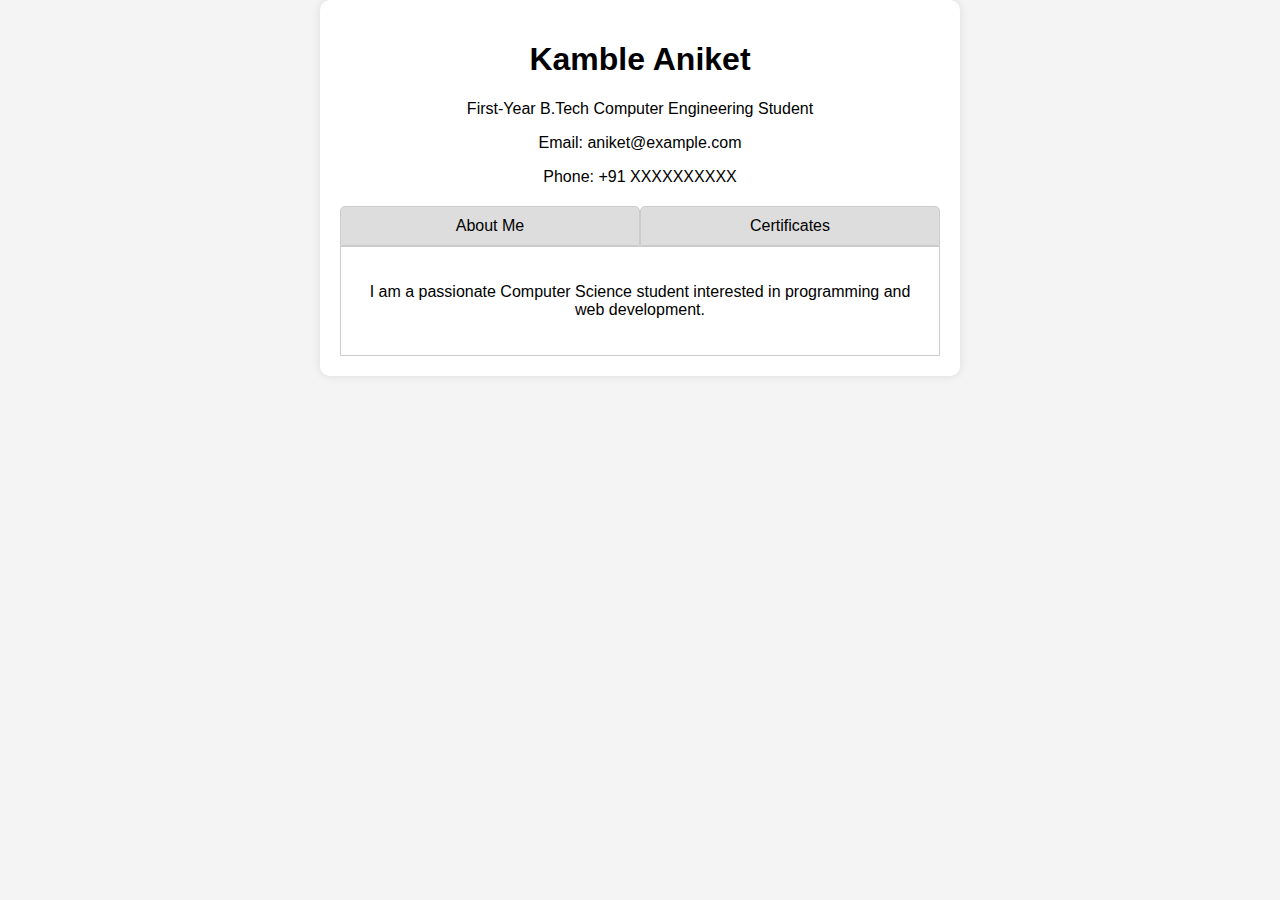
==== index.html @ fd71663c "Add files via upload" ====
<!DOCTYPE html>
<html lang="en">
<head>
    <meta charset="UTF-8">
    <meta name="viewport" content="width=device-width, initial-scale=1.0">
    <title>Kamble Aniket - Portfolio</title>
    <style>
        body {
            font-family: Arial, sans-serif;
            margin: 0;
            padding: 0;
            background-color: #f4f4f4;
            text-align: center;
        }
        .container {
            width: 90%;
            max-width: 600px;
            margin: auto;
            background: white;
            padding: 20px;
            box-shadow: 0px 0px 10px rgba(0, 0, 0, 0.1);
            border-radius: 10px;
        }
        .tabs {
            display: flex;
            justify-content: space-around;
            margin-top: 20px;
        }
        .tab {
            flex: 1;
            padding: 10px;
            cursor: pointer;
            border: 1px solid #ccc;
            border-radius: 5px 5px 0 0;
            background: #ddd;
            text-align: center;
        }
        .tab:hover {
            background: #bbb;
        }
        .tab-content {
            display: none;
            padding: 20px;
            border: 1px solid #ccc;
            background: white;
        }
        #tab1:checked ~ #content1,
        #tab2:checked ~ #content2 {
            display: block;
        }
        input[type="radio"] {
            display: none;
        }
        @media (max-width: 480px) {
            .tabs {
                flex-direction: column;
            }
            .tab {
                border-radius: 5px;
                margin-bottom: 5px;
            }
        }
    </style>
</head>
<body>
    <div class="container">
        <h1>Kamble Aniket</h1>
        <p>First-Year B.Tech Computer Engineering Student</p>
        <p>Email: aniket@example.com</p>
        <p>Phone: +91 XXXXXXXXXX</p>
        
        <div class="tabs">
            <label class="tab" for="tab1">About Me</label>
            <label class="tab" for="tab2">Certificates</label>
        </div>
        
        <input type="radio" id="tab1" name="tabs" checked>
        <div class="tab-content" id="content1">
            <p>I am a passionate Computer Science student interested in programming and web development.</p>
        </div>
        
        <input type="radio" id="tab2" name="tabs">
        <div class="tab-content" id="content2">
            <p>Here are my certificates:</p>
            <ul>
                <li>Certificate 1</li>
                <li>Certificate 2</li>
                <li>Certificate 3</li>
            </ul>
        </div>
    </div>
</body>
</html>
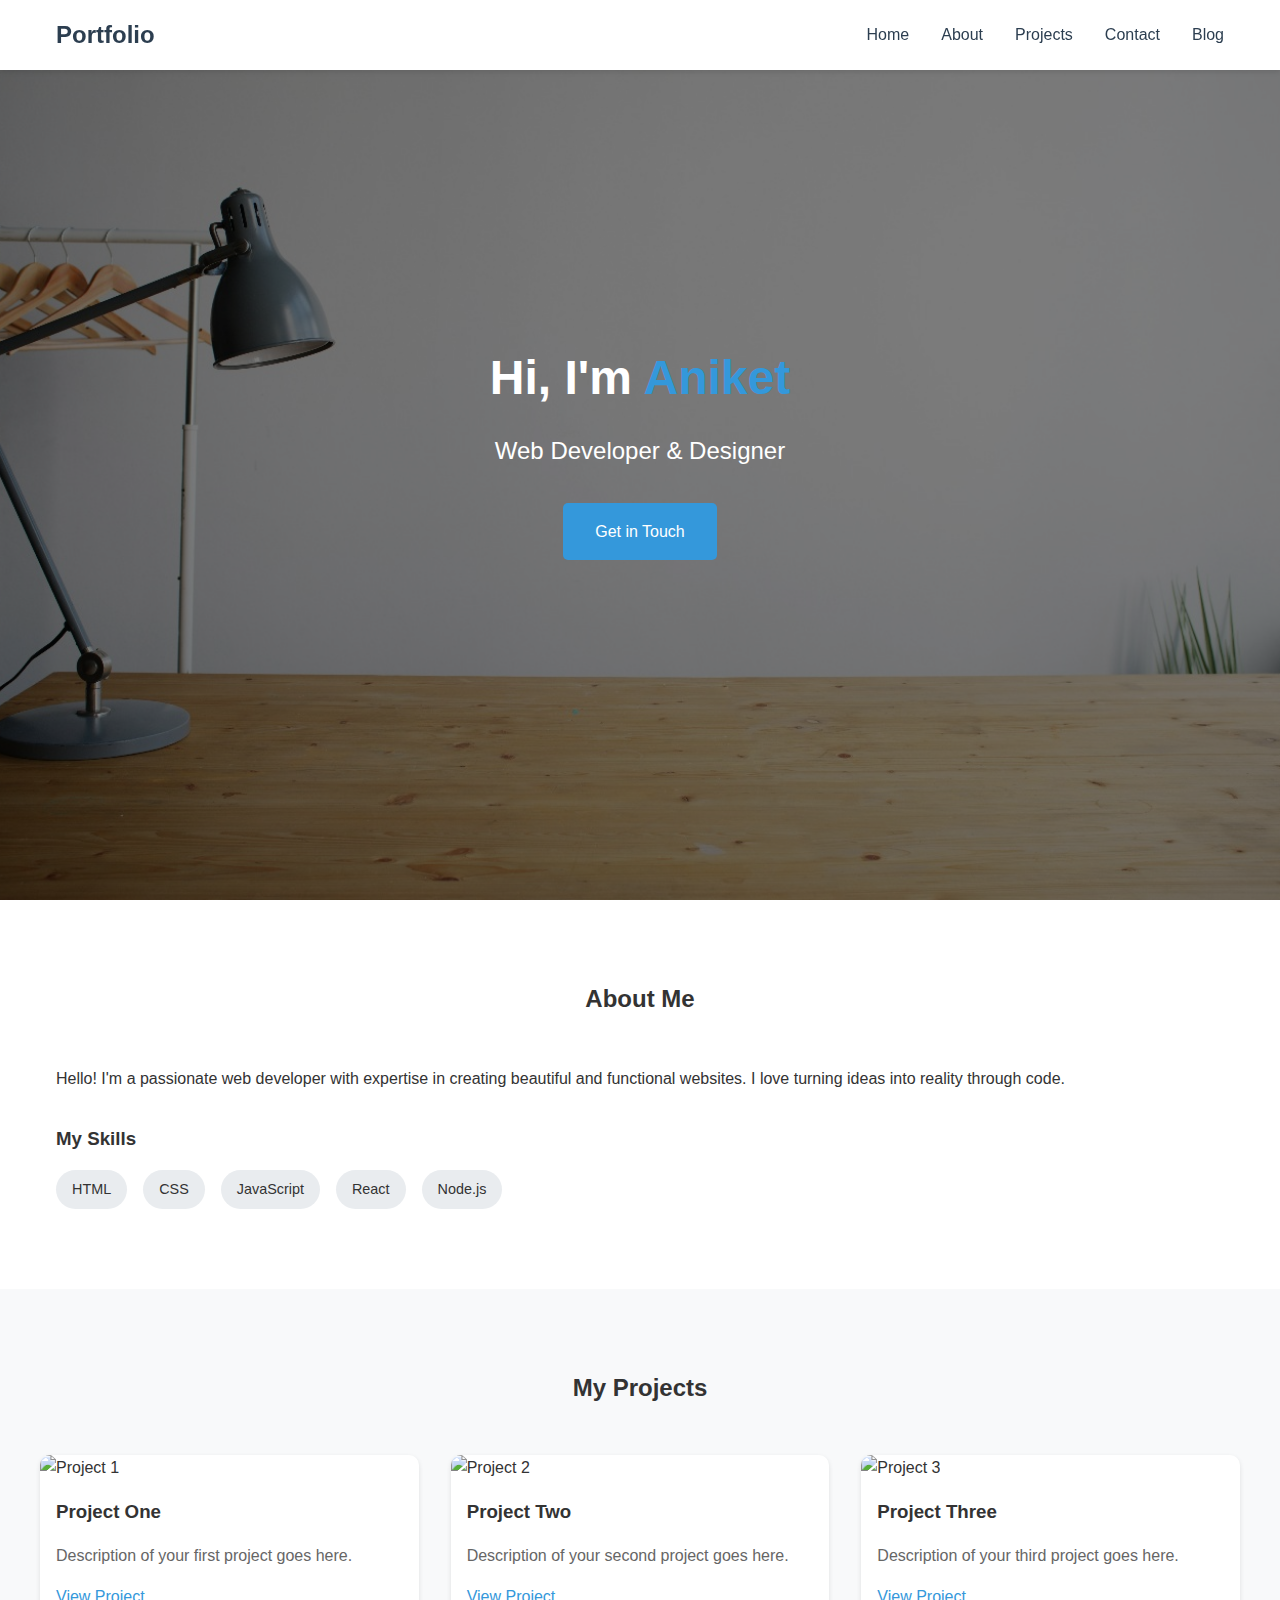
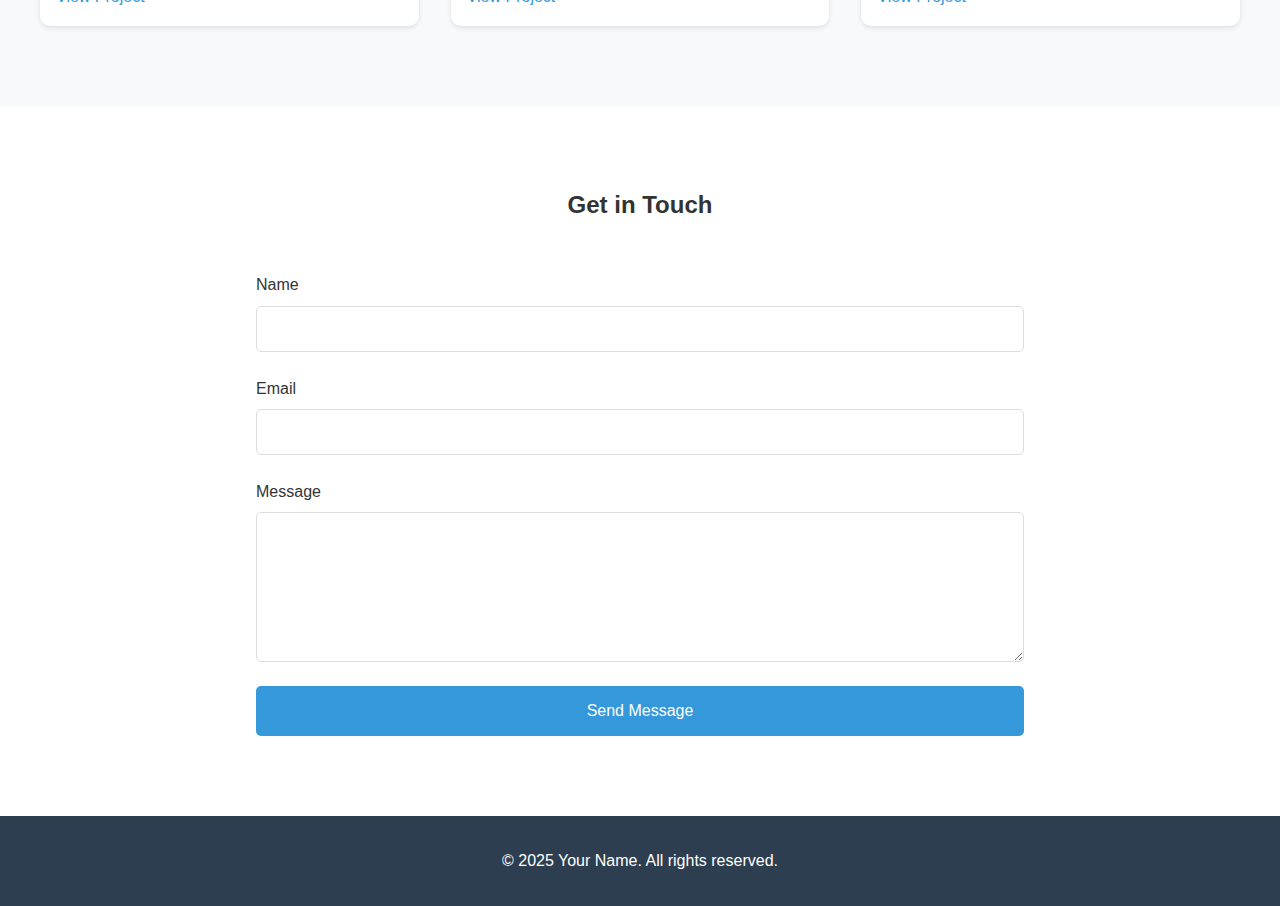
==== commit 69b3e383: "Rename portfolio-html.html to index.html" ====
--- a/index.html
+++ b/index.html
@@ -1,93 +1,102 @@
-<!DOCTYPE html>
-<html lang="en">
-<head>
-    <meta charset="UTF-8">
-    <meta name="viewport" content="width=device-width, initial-scale=1.0">
-    <title>Kamble Aniket - Portfolio</title>
-    <style>
-        body {
-            font-family: Arial, sans-serif;
-            margin: 0;
-            padding: 0;
-            background-color: #f4f4f4;
-            text-align: center;
-        }
-        .container {
-            width: 90%;
-            max-width: 600px;
-            margin: auto;
-            background: white;
-            padding: 20px;
-            box-shadow: 0px 0px 10px rgba(0, 0, 0, 0.1);
-            border-radius: 10px;
-        }
-        .tabs {
-            display: flex;
-            justify-content: space-around;
-            margin-top: 20px;
-        }
-        .tab {
-            flex: 1;
-            padding: 10px;
-            cursor: pointer;
-            border: 1px solid #ccc;
-            border-radius: 5px 5px 0 0;
-            background: #ddd;
-            text-align: center;
-        }
-        .tab:hover {
-            background: #bbb;
-        }
-        .tab-content {
-            display: none;
-            padding: 20px;
-            border: 1px solid #ccc;
-            background: white;
-        }
-        #tab1:checked ~ #content1,
-        #tab2:checked ~ #content2 {
-            display: block;
-        }
-        input[type="radio"] {
-            display: none;
-        }
-        @media (max-width: 480px) {
-            .tabs {
-                flex-direction: column;
-            }
-            .tab {
-                border-radius: 5px;
-                margin-bottom: 5px;
-            }
-        }
-    </style>
-</head>
-<body>
-    <div class="container">
-        <h1>Kamble Aniket</h1>
-        <p>First-Year B.Tech Computer Engineering Student</p>
-        <p>Email: aniket@example.com</p>
-        <p>Phone: +91 XXXXXXXXXX</p>
-        
-        <div class="tabs">
-            <label class="tab" for="tab1">About Me</label>
-            <label class="tab" for="tab2">Certificates</label>
-        </div>
-        
-        <input type="radio" id="tab1" name="tabs" checked>
-        <div class="tab-content" id="content1">
-            <p>I am a passionate Computer Science student interested in programming and web development.</p>
-        </div>
-        
-        <input type="radio" id="tab2" name="tabs">
-        <div class="tab-content" id="content2">
-            <p>Here are my certificates:</p>
-            <ul>
-                <li>Certificate 1</li>
-                <li>Certificate 2</li>
-                <li>Certificate 3</li>
-            </ul>
-        </div>
-    </div>
-</body>
-</html>+<!DOCTYPE html>
+<html lang="en">
+<head>
+    <meta charset="UTF-8">
+    <meta name="viewport" content="width=device-width, initial-scale=1.0">
+    <title>My Portfolio</title>
+    <link rel="stylesheet" href="style.css">
+</head>
+<body>
+    <header>
+        <nav>
+            <div class="nav-brand">Portfolio</div>
+            <ul class="nav-links">
+                <li><a href="#home">Home</a></li>
+                <li><a href="#about">About</a></li>
+                <li><a href="#projects">Projects</a></li>
+                <li><a href="#contact">Contact</a></li>
+                <li><a href="blog.html">Blog</a></li>
+            </ul>
+        </nav>
+    </header>
+
+    <main>
+        <section id="home" class="hero">
+            <div class="hero-content">
+                <h1>Hi, I'm <span class="highlight">Aniket</span></h1>
+                <p class="subtitle">Web Developer & Designer</p>
+                <a href="#contact" class="cta-button">Get in Touch</a>
+            </div>
+        </section>
+
+        <section id="about" class="about">
+            <h2>About Me</h2>
+            <div class="about-content">
+                <div class="about-text">
+                    <p>Hello! I'm a passionate web developer with expertise in creating beautiful and functional websites. I love turning ideas into reality through code.</p>
+                    <div class="skills">
+                        <h3>My Skills</h3>
+                        <div class="skill-tags">
+                            <span>HTML</span>
+                            <span>CSS</span>
+                            <span>JavaScript</span>
+                            <span>React</span>
+                            <span>Node.js</span>
+                        </div>
+                    </div>
+                </div>
+            </div>
+        </section>
+
+        <section id="projects" class="projects">
+            <h2>My Projects</h2>
+            <div class="project-grid">
+                <div class="project-card">
+                    <img src="/api/placeholder/400/300" alt="Project 1">
+                    <h3>Project One</h3>
+                    <p>Description of your first project goes here.</p>
+                    <a href="#" class="project-link">View Project</a>
+                </div>
+                <div class="project-card">
+                    <img src="/api/placeholder/400/300" alt="Project 2">
+                    <h3>Project Two</h3>
+                    <p>Description of your second project goes here.</p>
+                    <a href="#" class="project-link">View Project</a>
+                </div>
+                <div class="project-card">
+                    <img src="/api/placeholder/400/300" alt="Project 3">
+                    <h3>Project Three</h3>
+                    <p>Description of your third project goes here.</p>
+                    <a href="#" class="project-link">View Project</a>
+                </div>
+            </div>
+        </section>
+        
+      
+      
+        <section id="contact" class="contact">
+            <h2>Get in Touch</h2>
+            <form class="contact-form">
+                <div class="form-group">
+                    <label for="name">Name</label>
+                    <input type="text" id="name" name="name" required>
+                </div>
+                <div class="form-group">
+                    <label for="email">Email</label>
+                    <input type="email" id="email" name="email" required>
+                </div>
+                <div class="form-group">
+                    <label for="message">Message</label>
+                    <textarea id="message" name="message" required></textarea>
+                </div>
+                <button type="submit" class="submit-button">Send Message</button>
+            </form>
+        </section>
+    </main>
+
+    <footer>
+        <p>&copy; 2025 Your Name. All rights reserved.</p>
+    </footer>
+    
+</body>
+</html>
--- a/style.css
+++ b/style.css
@@ -0,0 +1,292 @@
+/* Reset and base styles */
+* {
+    margin: 0;
+    padding: 0;
+    box-sizing: border-box;
+}
+
+body {
+    font-family: 'Arial', sans-serif;
+    line-height: 1.6;
+    color: #333;
+}
+
+/* Navigation */
+header {
+    background-color: #fff;
+    box-shadow: 0 2px 5px rgba(0,0,0,0.1);
+    position: fixed;
+    width: 100%;
+    top: 0;
+    z-index: 1000;
+}
+
+nav {
+    max-width: 1200px;
+    margin: 0 auto;
+    padding: 1rem;
+    display: flex;
+    justify-content: space-between;
+    align-items: center;
+}
+
+.nav-brand {
+    font-size: 1.5rem;
+    font-weight: bold;
+    color: #2c3e50;
+}
+
+.nav-links {
+    display: flex;
+    list-style: none;
+    gap: 2rem;
+}
+
+.nav-links a {
+    text-decoration: none;
+    color: #2c3e50;
+    font-weight: 500;
+    transition: color 0.3s;
+}
+
+.nav-links a:hover {
+    color: #3498db;
+}
+
+/* Hero Section */
+.hero {
+    height: 100vh;
+    display: flex;
+    align-items: center;
+    justify-content: center;
+    background-image: url('WhatsApp Image 2025-03-24 at 14.01.50_50a1a782.jpg');
+    background-size: cover;
+    background-position: center;
+    background-repeat: no-repeat;
+    text-align: center;
+    padding: 0 1rem;
+    position: relative;
+}
+
+.hero::before {
+    content: '';
+    position: absolute;
+    top: 0;
+    left: 0;
+    right: 0;
+    bottom: 0;
+    background-color: rgba(0, 0, 0, 0.5);
+    z-index: 1;
+}
+
+.hero-content {
+    position: relative;
+    z-index: 2;
+    color: white;
+}
+
+.hero-content h1 {
+    font-size: 3rem;
+    margin-bottom: 1rem;
+}
+
+.highlight {
+    color: #3498db;
+}
+
+.subtitle {
+    font-size: 1.5rem;
+    color: #fff;
+    margin-bottom: 2rem;
+}
+
+.cta-button {
+    display: inline-block;
+    padding: 1rem 2rem;
+    background-color: #3498db;
+    color: white;
+    text-decoration: none;
+    border-radius: 5px;
+    transition: background-color 0.3s;
+}
+
+.cta-button:hover {
+    background-color: #2980b9;
+}
+
+/* About Section */
+.about {
+    padding: 5rem 1rem;
+    max-width: 1200px;
+    margin: 0 auto;
+}
+
+.about h2 {
+    text-align: center;
+    margin-bottom: 3rem;
+}
+
+.about-content {
+    display: flex;
+    gap: 2rem;
+    align-items: center;
+}
+
+.about-text {
+    flex: 1;
+}
+
+.skills {
+    margin-top: 2rem;
+}
+
+.skill-tags {
+    display: flex;
+    flex-wrap: wrap;
+    gap: 1rem;
+    margin-top: 1rem;
+}
+
+.skill-tags span {
+    background-color: #e9ecef;
+    padding: 0.5rem 1rem;
+    border-radius: 20px;
+    font-size: 0.9rem;
+}
+
+/* Projects Section */
+.projects {
+    padding: 5rem 1rem;
+    background-color: #f8f9fa;
+}
+
+.projects h2 {
+    text-align: center;
+    margin-bottom: 3rem;
+}
+
+.project-grid {
+    max-width: 1200px;
+    margin: 0 auto;
+    display: grid;
+    grid-template-columns: repeat(auto-fit, minmax(300px, 1fr));
+    gap: 2rem;
+}
+
+.project-card {
+    background-color: white;
+    border-radius: 10px;
+    overflow: hidden;
+    box-shadow: 0 2px 5px rgba(0,0,0,0.1);
+    transition: transform 0.3s;
+}
+
+.project-card:hover {
+    transform: translateY(-5px);
+}
+
+.project-card img {
+    width: 100%;
+    height: 200px;
+    object-fit: cover;
+}
+
+.project-card h3 {
+    padding: 1rem;
+}
+
+.project-card p {
+    padding: 0 1rem 1rem;
+    color: #666;
+}
+
+.project-link {
+    display: inline-block;
+    margin: 0 1rem 1rem;
+    color: #3498db;
+    text-decoration: none;
+}
+
+/* Contact Section */
+.contact {
+    padding: 5rem 1rem;
+    max-width: 800px;
+    margin: 0 auto;
+}
+
+.contact h2 {
+    text-align: center;
+    margin-bottom: 3rem;
+}
+
+.contact-form {
+    display: flex;
+    flex-direction: column;
+    gap: 1.5rem;
+}
+
+.form-group {
+    display: flex;
+    flex-direction: column;
+    gap: 0.5rem;
+}
+
+.form-group label {
+    font-weight: 500;
+}
+
+.form-group input,
+.form-group textarea {
+    padding: 0.8rem;
+    border: 1px solid #ddd;
+    border-radius: 5px;
+    font-size: 1rem;
+}
+
+.form-group textarea {
+    height: 150px;
+    resize: vertical;
+}
+
+.submit-button {
+    padding: 1rem 2rem;
+    background-color: #3498db;
+    color: white;
+    border: none;
+    border-radius: 5px;
+    cursor: pointer;
+    font-size: 1rem;
+    transition: background-color 0.3s;
+}
+
+.submit-button:hover {
+    background-color: #2980b9;
+}
+
+/* Footer */
+footer {
+    text-align: center;
+    padding: 2rem;
+    background-color: #2c3e50;
+    color: white;
+}
+
+/* Responsive Design */
+@media (max-width: 768px) {
+    .nav-links {
+        display: none;
+    }
+    
+    .hero-content h1 {
+        font-size: 2.5rem;
+    }
+    
+    .about-content {
+        flex-direction: column;
+        text-align: center;
+    }
+    
+    .project-grid {
+        grid-template-columns: 1fr;
+    }
+}
